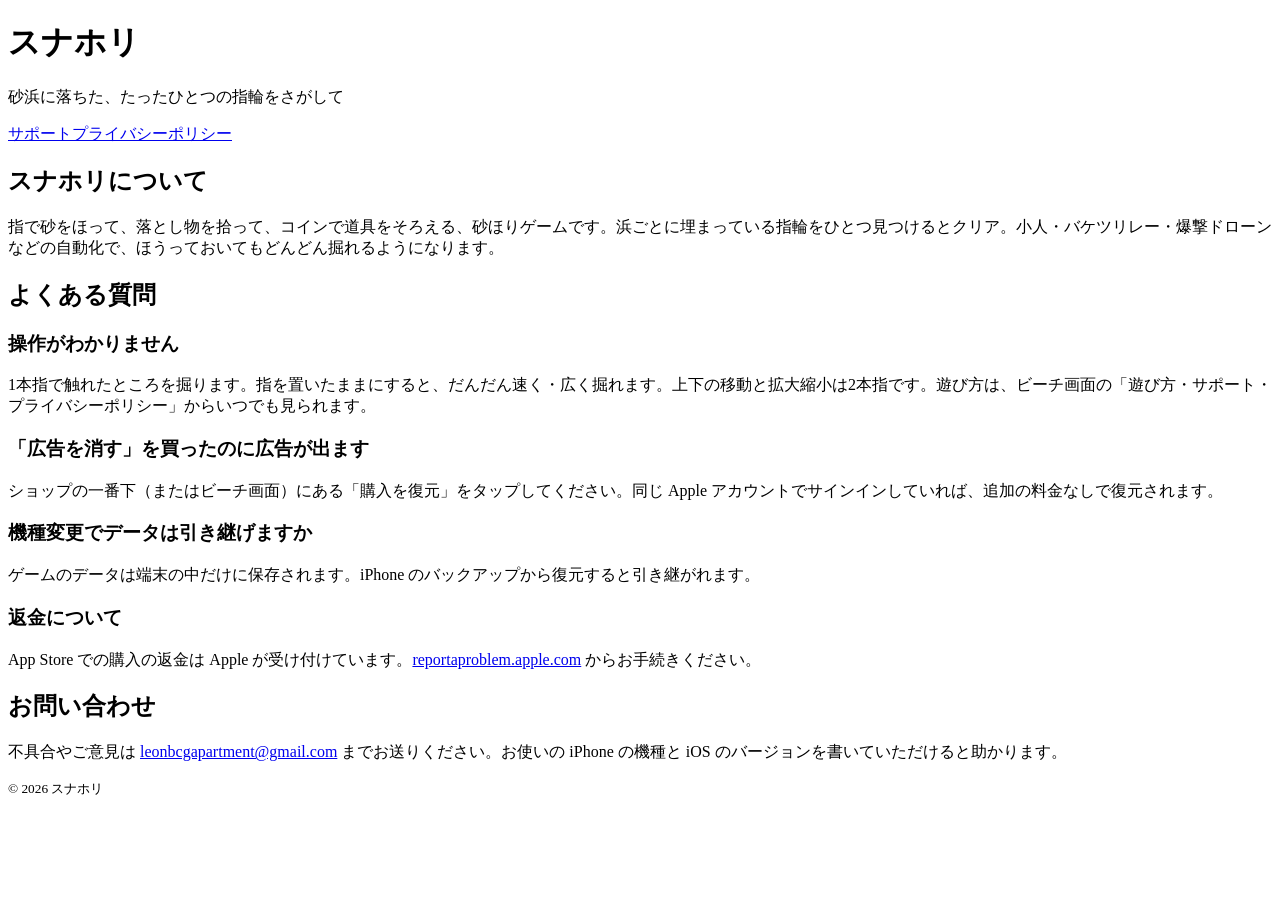
==== index.html @ dfccad84 "Create index.html" ====
<!doctype html>
<html lang="ja"><head><meta charset="utf-8"><meta name="viewport" content="width=device-width,initial-scale=1">
<title>スナホリ サポート</title><link rel="stylesheet" href="style.css"></head>
<body>
<header><h1>スナホリ</h1><p>砂浜に落ちた、たったひとつの指輪をさがして</p></header>
<main><nav><a href="index.html">サポート</a><a href="privacy.html">プライバシーポリシー</a></nav>
<div class="card"><h2>スナホリについて</h2>
<p>指で砂をほって、落とし物を拾って、コインで道具をそろえる、砂ほりゲームです。浜ごとに埋まっている指輪をひとつ見つけるとクリア。小人・バケツリレー・爆撃ドローンなどの自動化で、ほうっておいてもどんどん掘れるようになります。</p></div>
<div class="card"><h2>よくある質問</h2>
<h3>操作がわかりません</h3>
<p>1本指で触れたところを掘ります。指を置いたままにすると、だんだん速く・広く掘れます。上下の移動と拡大縮小は2本指です。遊び方は、ビーチ画面の「遊び方・サポート・プライバシーポリシー」からいつでも見られます。</p>
<h3>「広告を消す」を買ったのに広告が出ます</h3>
<p>ショップの一番下（またはビーチ画面）にある「購入を復元」をタップしてください。同じ Apple アカウントでサインインしていれば、追加の料金なしで復元されます。</p>
<h3>機種変更でデータは引き継げますか</h3>
<p>ゲームのデータは端末の中だけに保存されます。iPhone のバックアップから復元すると引き継がれます。</p>
<h3>返金について</h3>
<p>App Store での購入の返金は Apple が受け付けています。<a href="https://reportaproblem.apple.com/">reportaproblem.apple.com</a> からお手続きください。</p></div>
<div class="card"><h2>お問い合わせ</h2>
<p>不具合やご意見は <a href="mailto:leonbcgapartment@gmail.com?subject=%E3%82%B9%E3%83%8A%E3%83%9B%E3%83%AA%E3%81%AB%E3%81%A4%E3%81%84%E3%81%A6">leonbcgapartment@gmail.com</a> までお送りください。お使いの iPhone の機種と iOS のバージョンを書いていただけると助かります。</p></div>
<small>© 2026 スナホリ</small></main></body></html>
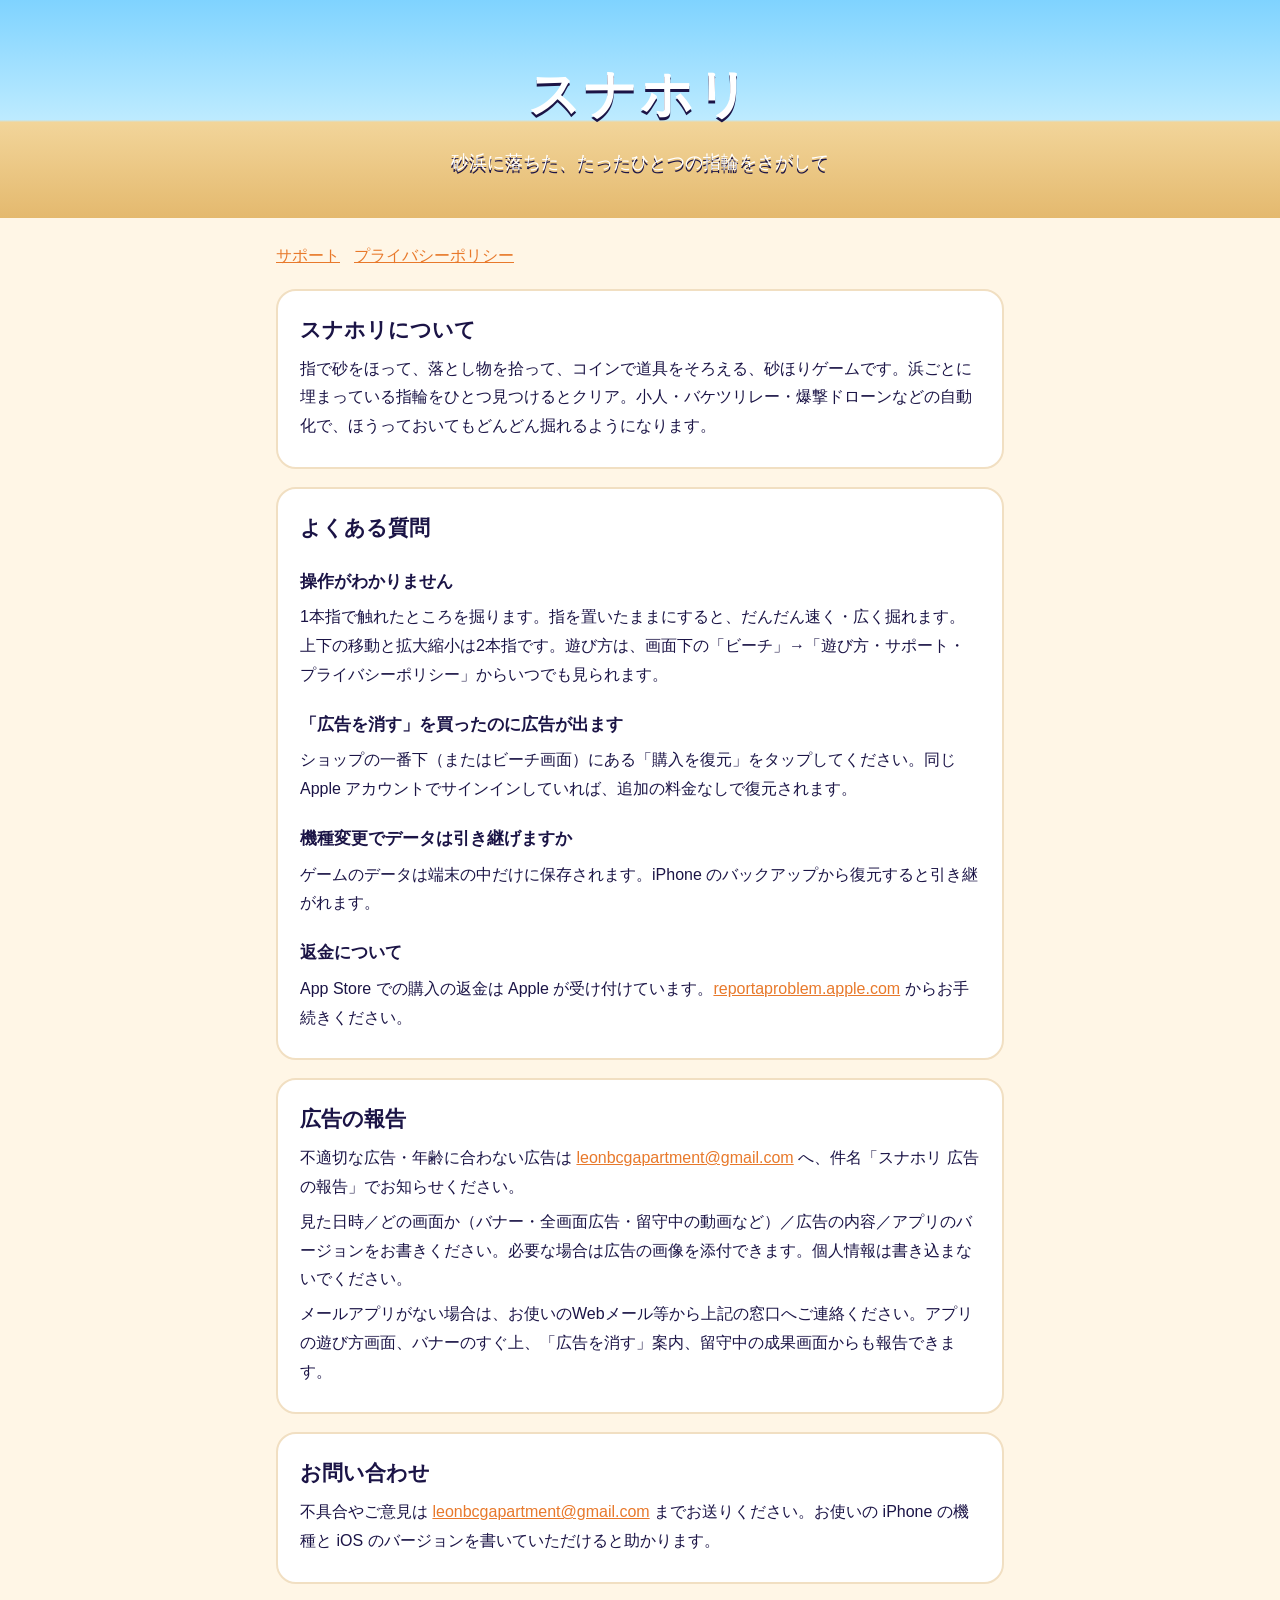
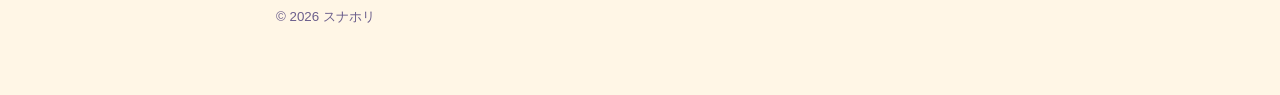
==== commit 4692c5c3: "Update privacy policy and ad reporting support" ====
--- a/index.html
+++ b/index.html
@@ -8,13 +8,17 @@
 <p>指で砂をほって、落とし物を拾って、コインで道具をそろえる、砂ほりゲームです。浜ごとに埋まっている指輪をひとつ見つけるとクリア。小人・バケツリレー・爆撃ドローンなどの自動化で、ほうっておいてもどんどん掘れるようになります。</p></div>
 <div class="card"><h2>よくある質問</h2>
 <h3>操作がわかりません</h3>
-<p>1本指で触れたところを掘ります。指を置いたままにすると、だんだん速く・広く掘れます。上下の移動と拡大縮小は2本指です。遊び方は、ビーチ画面の「遊び方・サポート・プライバシーポリシー」からいつでも見られます。</p>
+<p>1本指で触れたところを掘ります。指を置いたままにすると、だんだん速く・広く掘れます。上下の移動と拡大縮小は2本指です。遊び方は、画面下の「ビーチ」→「遊び方・サポート・プライバシーポリシー」からいつでも見られます。</p>
 <h3>「広告を消す」を買ったのに広告が出ます</h3>
 <p>ショップの一番下（またはビーチ画面）にある「購入を復元」をタップしてください。同じ Apple アカウントでサインインしていれば、追加の料金なしで復元されます。</p>
 <h3>機種変更でデータは引き継げますか</h3>
 <p>ゲームのデータは端末の中だけに保存されます。iPhone のバックアップから復元すると引き継がれます。</p>
 <h3>返金について</h3>
 <p>App Store での購入の返金は Apple が受け付けています。<a href="https://reportaproblem.apple.com/">reportaproblem.apple.com</a> からお手続きください。</p></div>
+<div class="card" id="ad-report"><h2>広告の報告</h2>
+<p>不適切な広告・年齢に合わない広告は <a href="mailto:leonbcgapartment@gmail.com?subject=スナホリ%20広告の報告">leonbcgapartment@gmail.com</a> へ、件名「スナホリ 広告の報告」でお知らせください。</p>
+<p>見た日時／どの画面か（バナー・全画面広告・留守中の動画など）／広告の内容／アプリのバージョンをお書きください。必要な場合は広告の画像を添付できます。個人情報は書き込まないでください。</p>
+<p>メールアプリがない場合は、お使いのWebメール等から上記の窓口へご連絡ください。アプリの遊び方画面、バナーのすぐ上、「広告を消す」案内、留守中の成果画面からも報告できます。</p></div>
 <div class="card"><h2>お問い合わせ</h2>
 <p>不具合やご意見は <a href="mailto:leonbcgapartment@gmail.com?subject=%E3%82%B9%E3%83%8A%E3%83%9B%E3%83%AA%E3%81%AB%E3%81%A4%E3%81%84%E3%81%A6">leonbcgapartment@gmail.com</a> までお送りください。お使いの iPhone の機種と iOS のバージョンを書いていただけると助かります。</p></div>
 <small>© 2026 スナホリ</small></main></body></html>
--- a/style.css
+++ b/style.css
@@ -0,0 +1,14 @@
+:root{--bg:#FFF6E6;--ink:#1B1446;--card:#FFFFFF;--accent:#E8792B;--sub:#6B5E8C;--line:#F1DFC2}
+@media (prefers-color-scheme: dark){:root{--bg:#171233;--ink:#F4EEFF;--card:#251E4A;--accent:#FFB347;--sub:#BDB2DA;--line:#3A3168}}
+*{box-sizing:border-box}
+body{overflow-wrap:anywhere;margin:0;background:var(--bg);color:var(--ink);font-family:"Hiragino Maru Gothic ProN","Hiragino Sans","Noto Sans JP",sans-serif;line-height:1.8}
+header{background:linear-gradient(180deg,#7FD3FF 0%,#BDEBFF 55%,#F2D59A 56%,#E4B96E 100%);padding:48px 16px 40px;text-align:center;color:#fff;text-shadow:0 3px 0 #1B1446}
+header h1{margin:0;font-size:clamp(30px,7vw,52px);letter-spacing:.06em}
+header p{margin:4px 0 0;font-size:clamp(13px,3.4vw,18px)}
+main{max-width:760px;margin:0 auto;padding:20px 16px 64px}
+nav{margin:4px 0 8px}nav a{margin-right:14px}
+.card{background:var(--card);border:2px solid var(--line);border-radius:20px;padding:20px 22px;margin:18px 0}
+.card h2{margin:0 0 6px;font-size:21px}
+h3{font-size:17px;margin:20px 0 2px}
+a{color:var(--accent)}p{margin:6px 0}small{color:var(--sub)}
+ul{padding-left:1.3em;margin:6px 0}
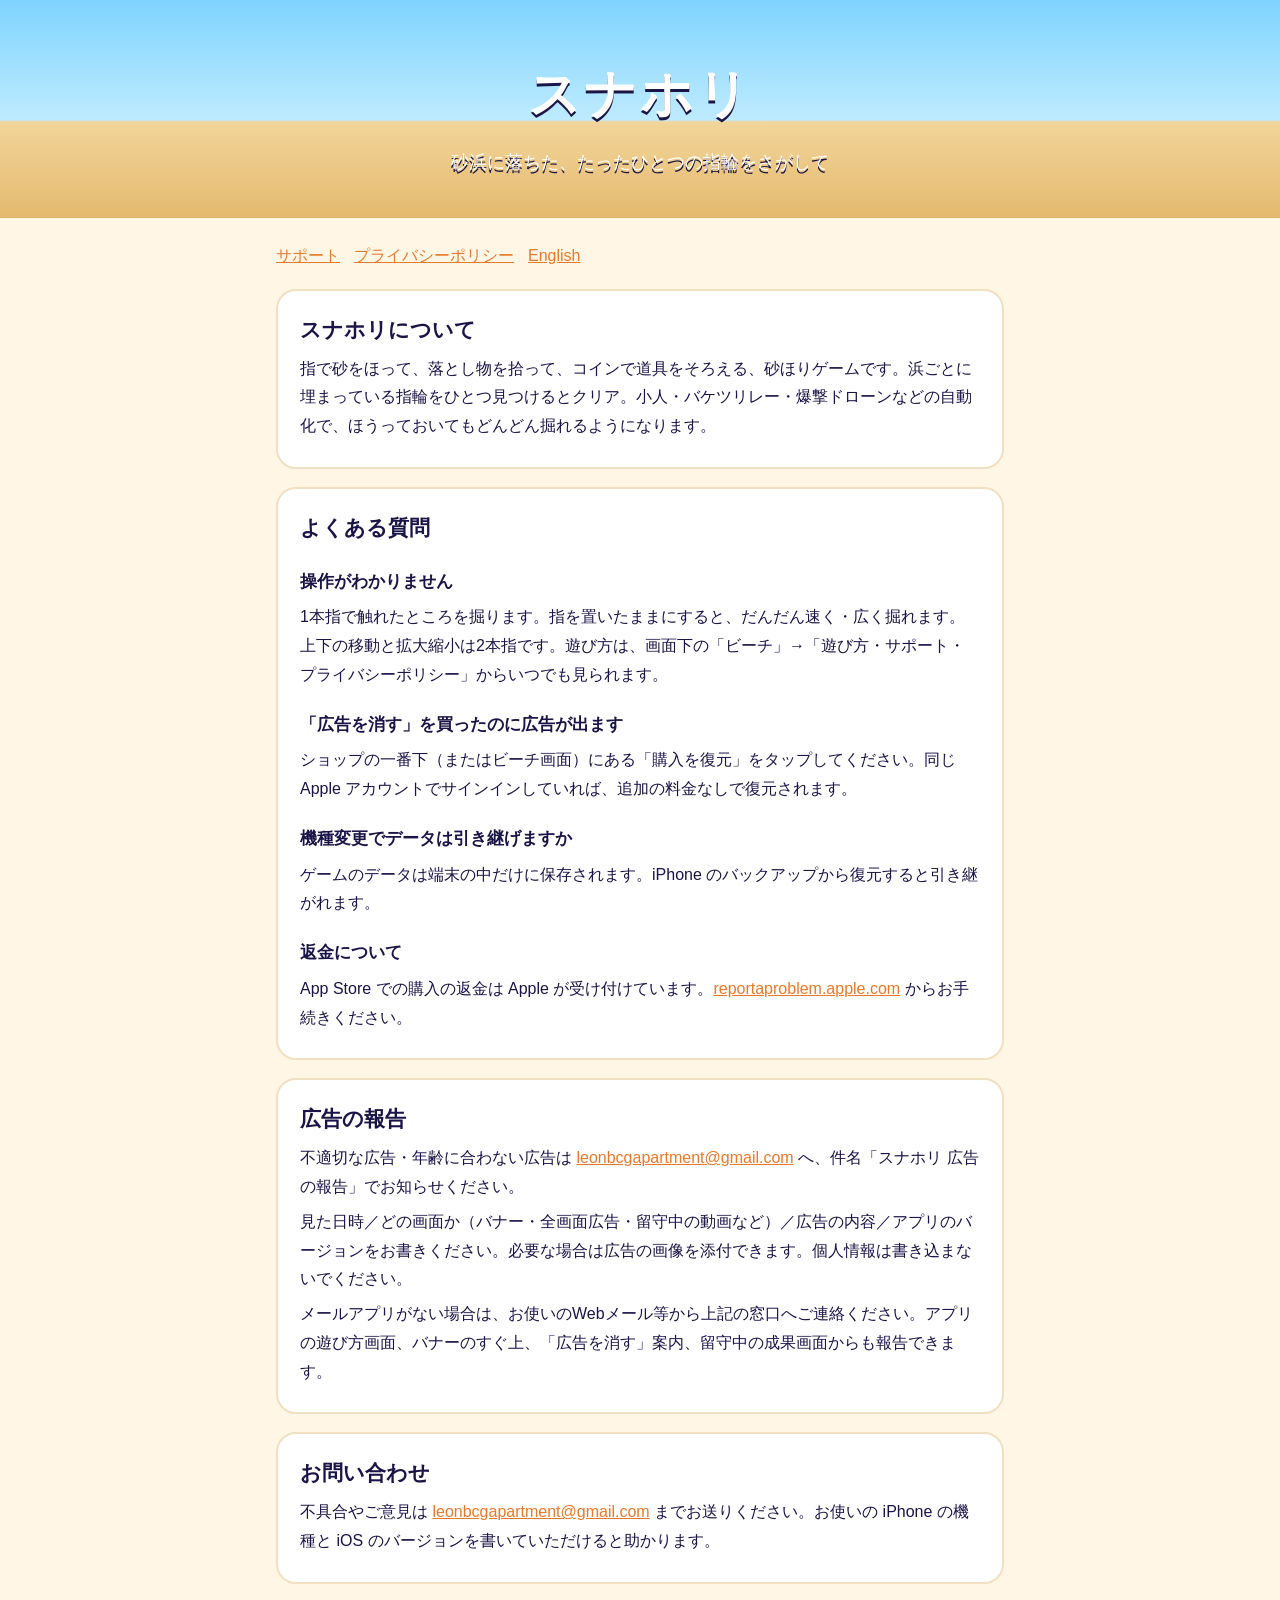
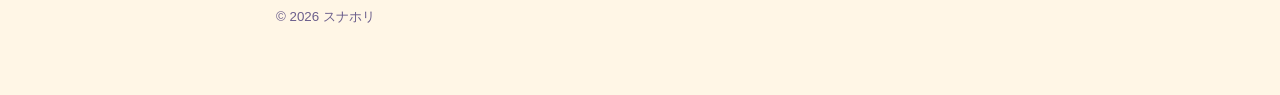
==== commit d631d13e: "Add English support and privacy pages with language links" ====
--- a/index.html
+++ b/index.html
@@ -3,7 +3,7 @@
 <title>スナホリ サポート</title><link rel="stylesheet" href="style.css"></head>
 <body>
 <header><h1>スナホリ</h1><p>砂浜に落ちた、たったひとつの指輪をさがして</p></header>
-<main><nav><a href="index.html">サポート</a><a href="privacy.html">プライバシーポリシー</a></nav>
+<main><nav><a href="index.html">サポート</a><a href="privacy.html">プライバシーポリシー</a><a href="en.html">English</a></nav>
 <div class="card"><h2>スナホリについて</h2>
 <p>指で砂をほって、落とし物を拾って、コインで道具をそろえる、砂ほりゲームです。浜ごとに埋まっている指輪をひとつ見つけるとクリア。小人・バケツリレー・爆撃ドローンなどの自動化で、ほうっておいてもどんどん掘れるようになります。</p></div>
 <div class="card"><h2>よくある質問</h2>
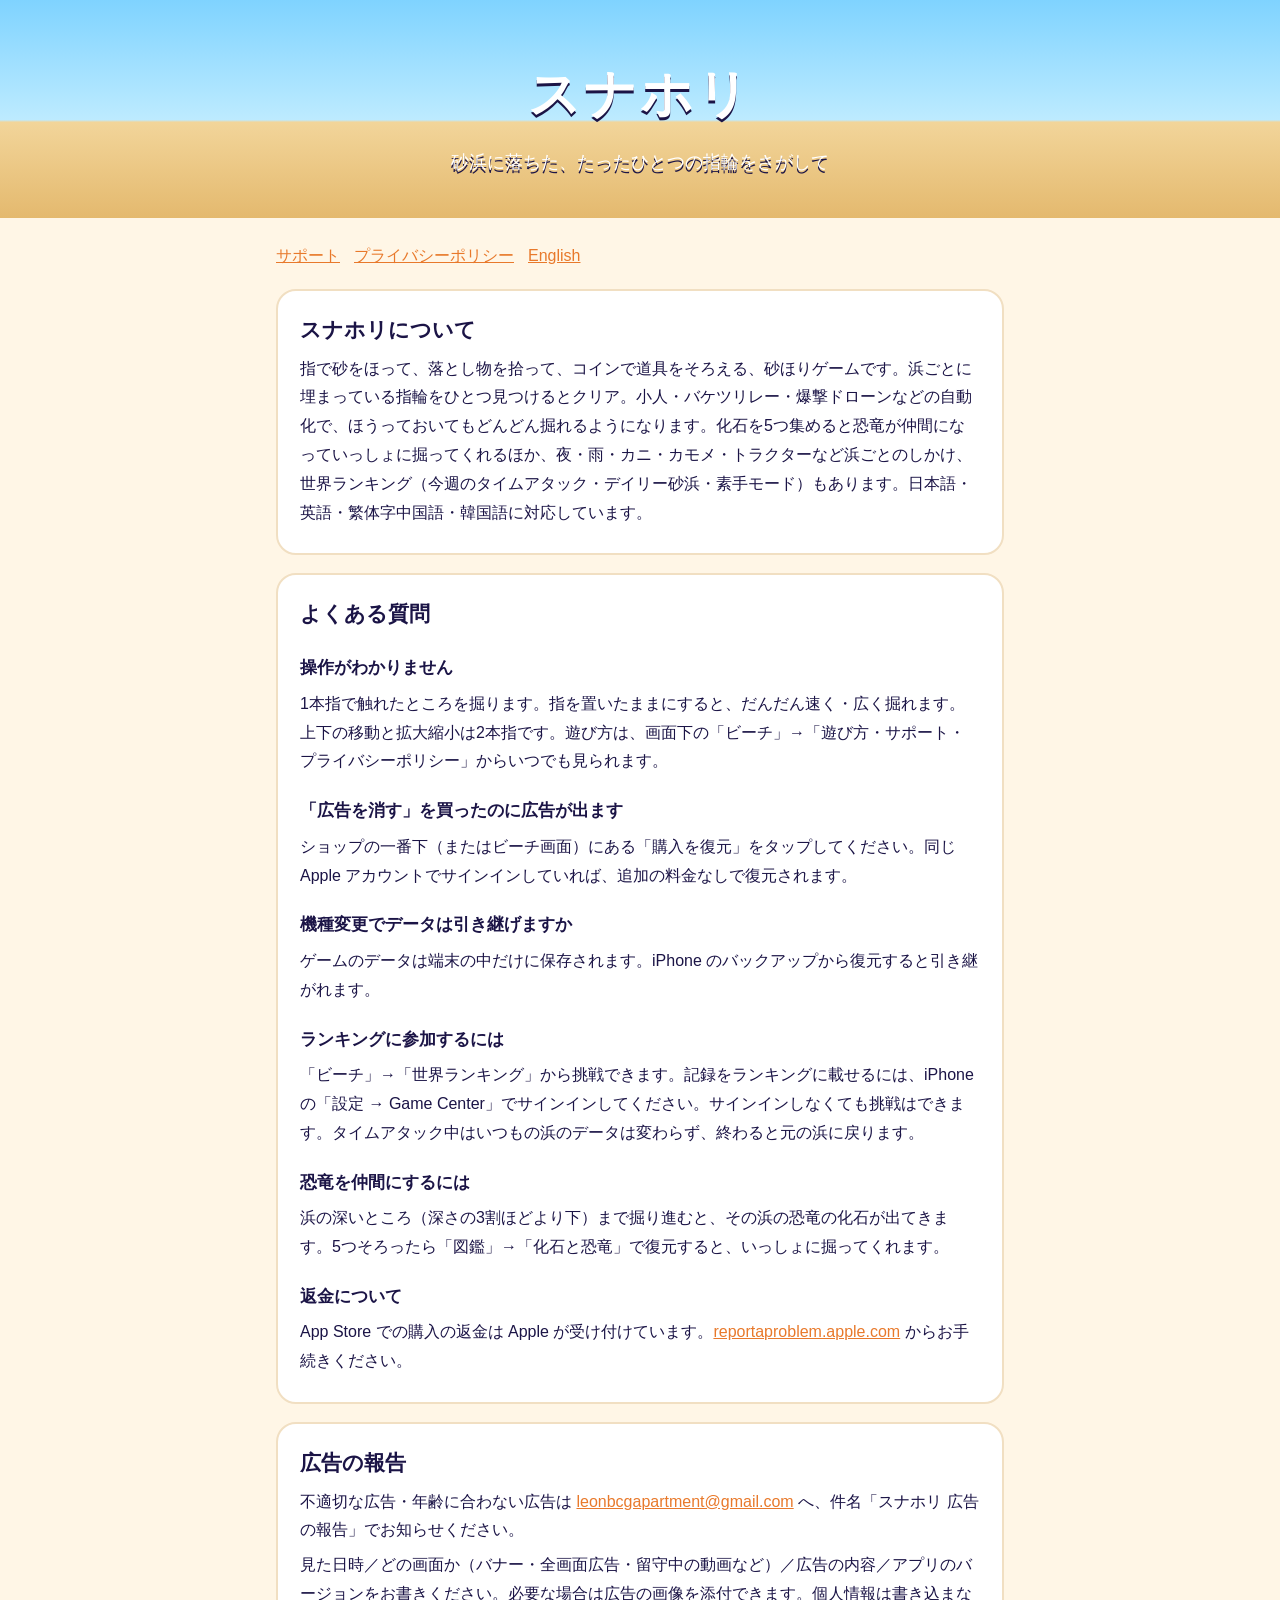
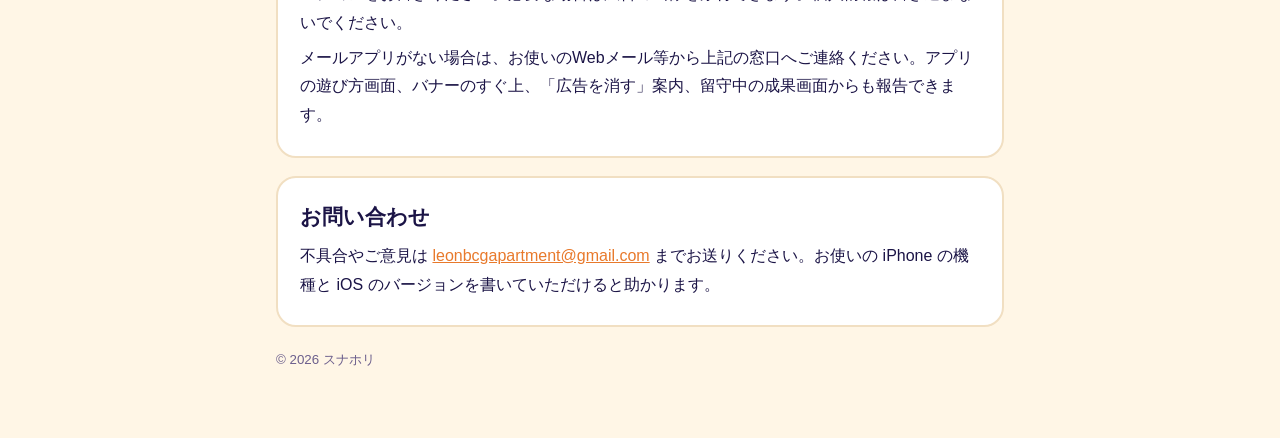
==== commit 6b81287d: "v1.5: Game Center section in the privacy policy (ja/en), FAQ on rankings and dinos; temporary achiev" ====
--- a/index.html
+++ b/index.html
@@ -5,7 +5,7 @@
 <header><h1>スナホリ</h1><p>砂浜に落ちた、たったひとつの指輪をさがして</p></header>
 <main><nav><a href="index.html">サポート</a><a href="privacy.html">プライバシーポリシー</a><a href="en.html">English</a></nav>
 <div class="card"><h2>スナホリについて</h2>
-<p>指で砂をほって、落とし物を拾って、コインで道具をそろえる、砂ほりゲームです。浜ごとに埋まっている指輪をひとつ見つけるとクリア。小人・バケツリレー・爆撃ドローンなどの自動化で、ほうっておいてもどんどん掘れるようになります。</p></div>
+<p>指で砂をほって、落とし物を拾って、コインで道具をそろえる、砂ほりゲームです。浜ごとに埋まっている指輪をひとつ見つけるとクリア。小人・バケツリレー・爆撃ドローンなどの自動化で、ほうっておいてもどんどん掘れるようになります。化石を5つ集めると恐竜が仲間になっていっしょに掘ってくれるほか、夜・雨・カニ・カモメ・トラクターなど浜ごとのしかけ、世界ランキング（今週のタイムアタック・デイリー砂浜・素手モード）もあります。日本語・英語・繁体字中国語・韓国語に対応しています。</p></div>
 <div class="card"><h2>よくある質問</h2>
 <h3>操作がわかりません</h3>
 <p>1本指で触れたところを掘ります。指を置いたままにすると、だんだん速く・広く掘れます。上下の移動と拡大縮小は2本指です。遊び方は、画面下の「ビーチ」→「遊び方・サポート・プライバシーポリシー」からいつでも見られます。</p>
@@ -13,6 +13,10 @@
 <p>ショップの一番下（またはビーチ画面）にある「購入を復元」をタップしてください。同じ Apple アカウントでサインインしていれば、追加の料金なしで復元されます。</p>
 <h3>機種変更でデータは引き継げますか</h3>
 <p>ゲームのデータは端末の中だけに保存されます。iPhone のバックアップから復元すると引き継がれます。</p>
+<h3>ランキングに参加するには</h3>
+<p>「ビーチ」→「世界ランキング」から挑戦できます。記録をランキングに載せるには、iPhoneの「設定 → Game Center」でサインインしてください。サインインしなくても挑戦はできます。タイムアタック中はいつもの浜のデータは変わらず、終わると元の浜に戻ります。</p>
+<h3>恐竜を仲間にするには</h3>
+<p>浜の深いところ（深さの3割ほどより下）まで掘り進むと、その浜の恐竜の化石が出てきます。5つそろったら「図鑑」→「化石と恐竜」で復元すると、いっしょに掘ってくれます。</p>
 <h3>返金について</h3>
 <p>App Store での購入の返金は Apple が受け付けています。<a href="https://reportaproblem.apple.com/">reportaproblem.apple.com</a> からお手続きください。</p></div>
 <div class="card" id="ad-report"><h2>広告の報告</h2>
